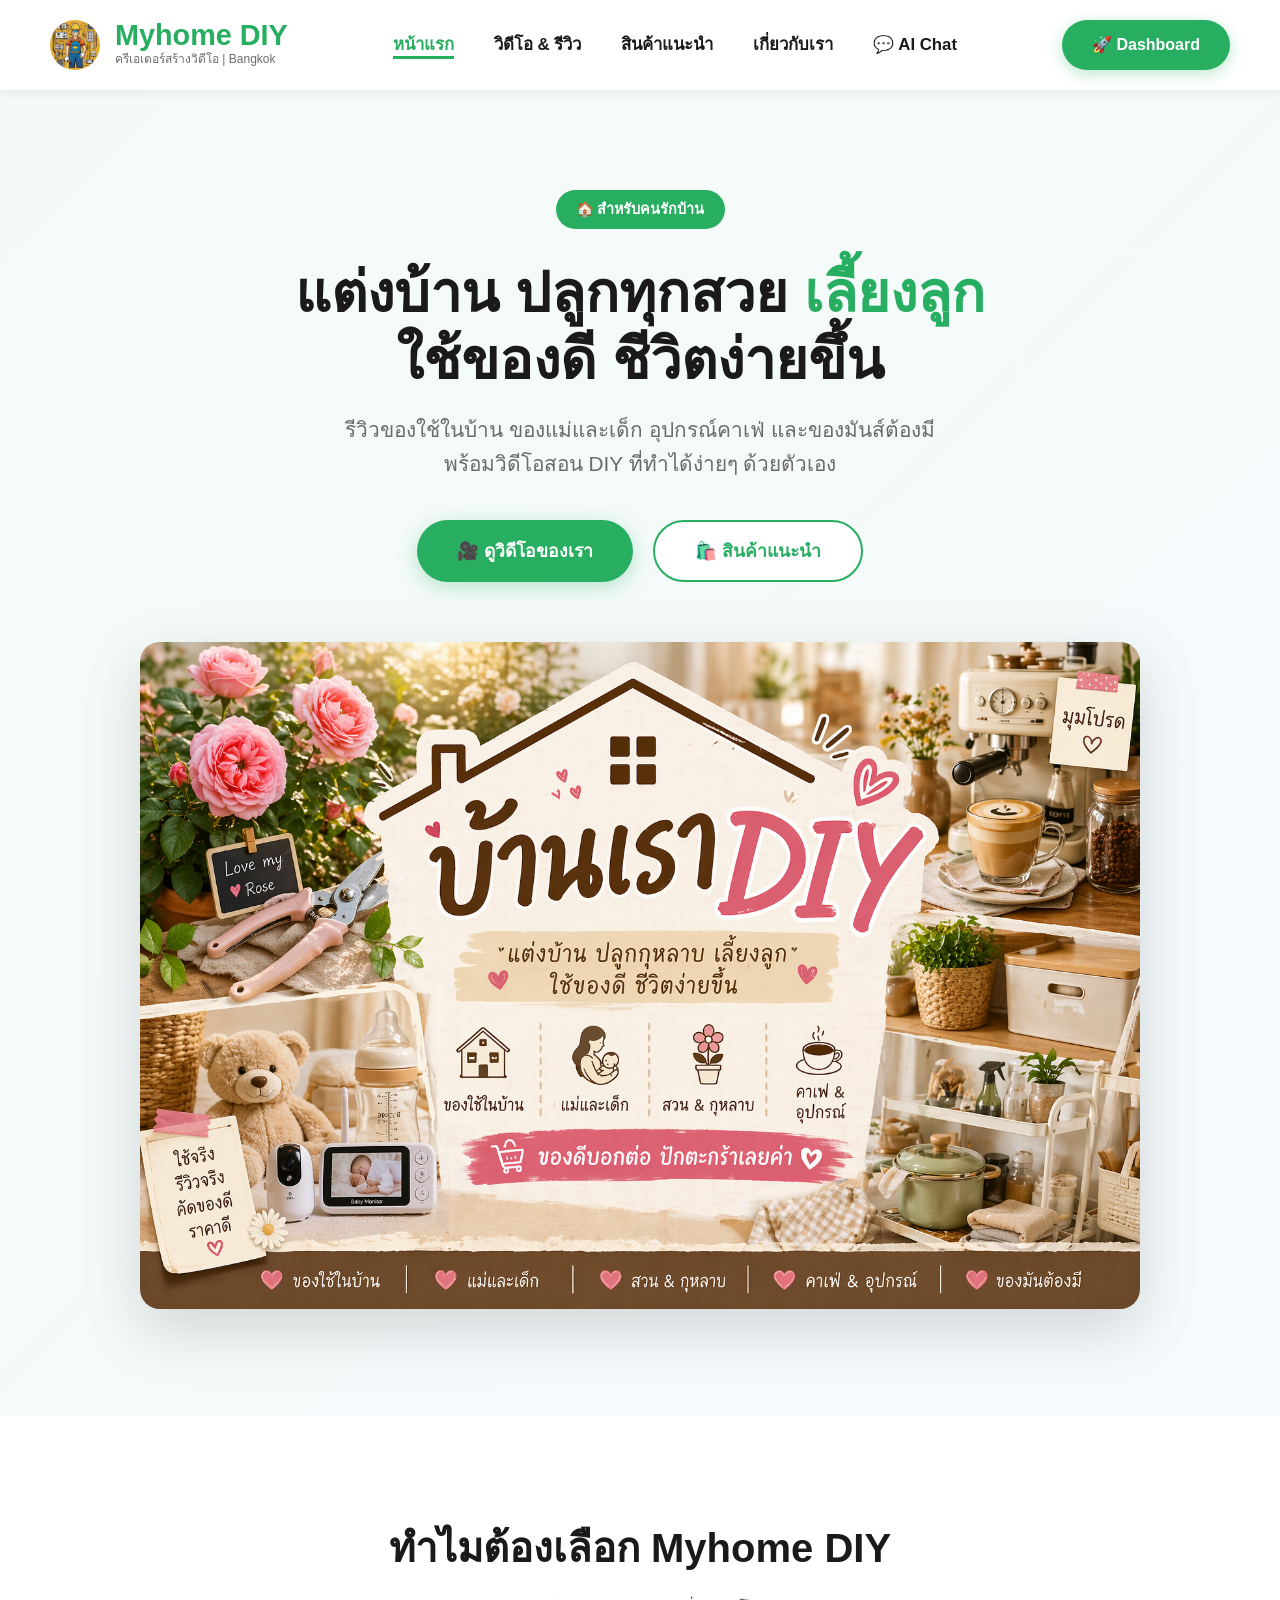
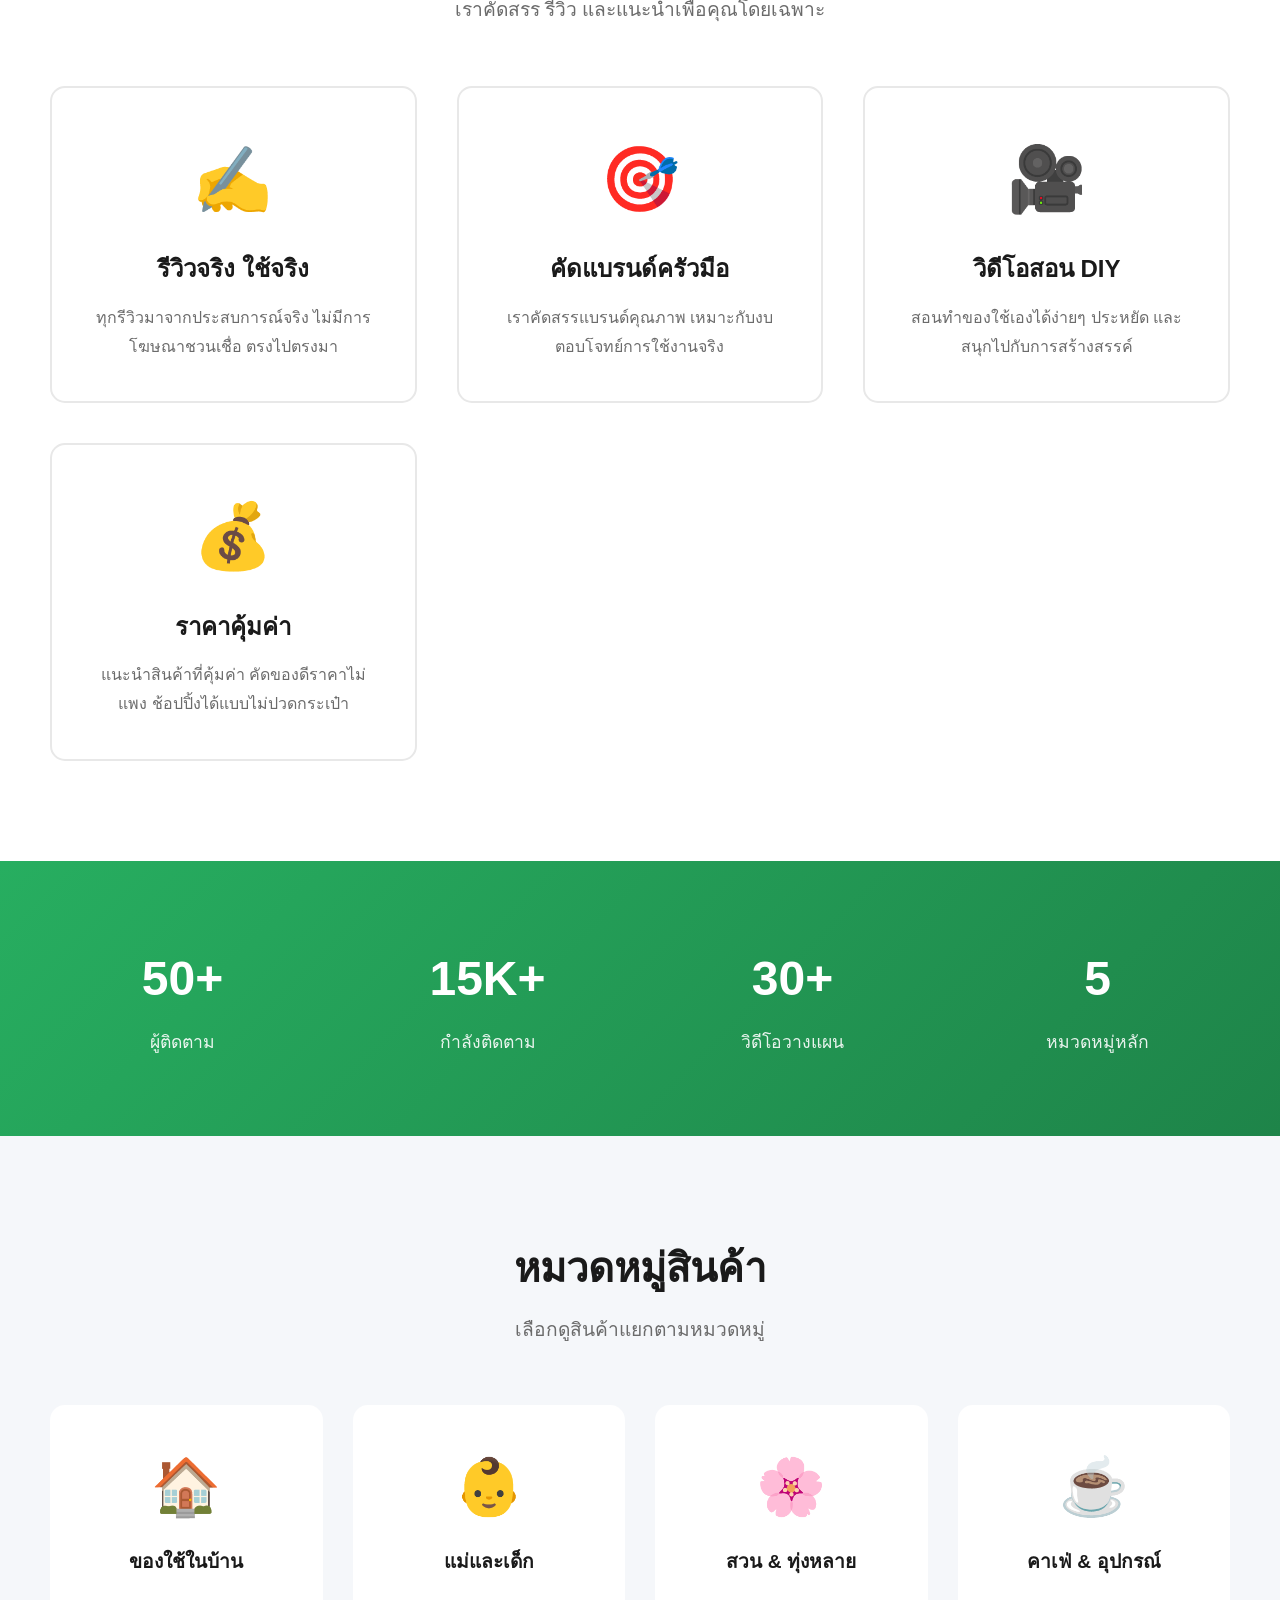
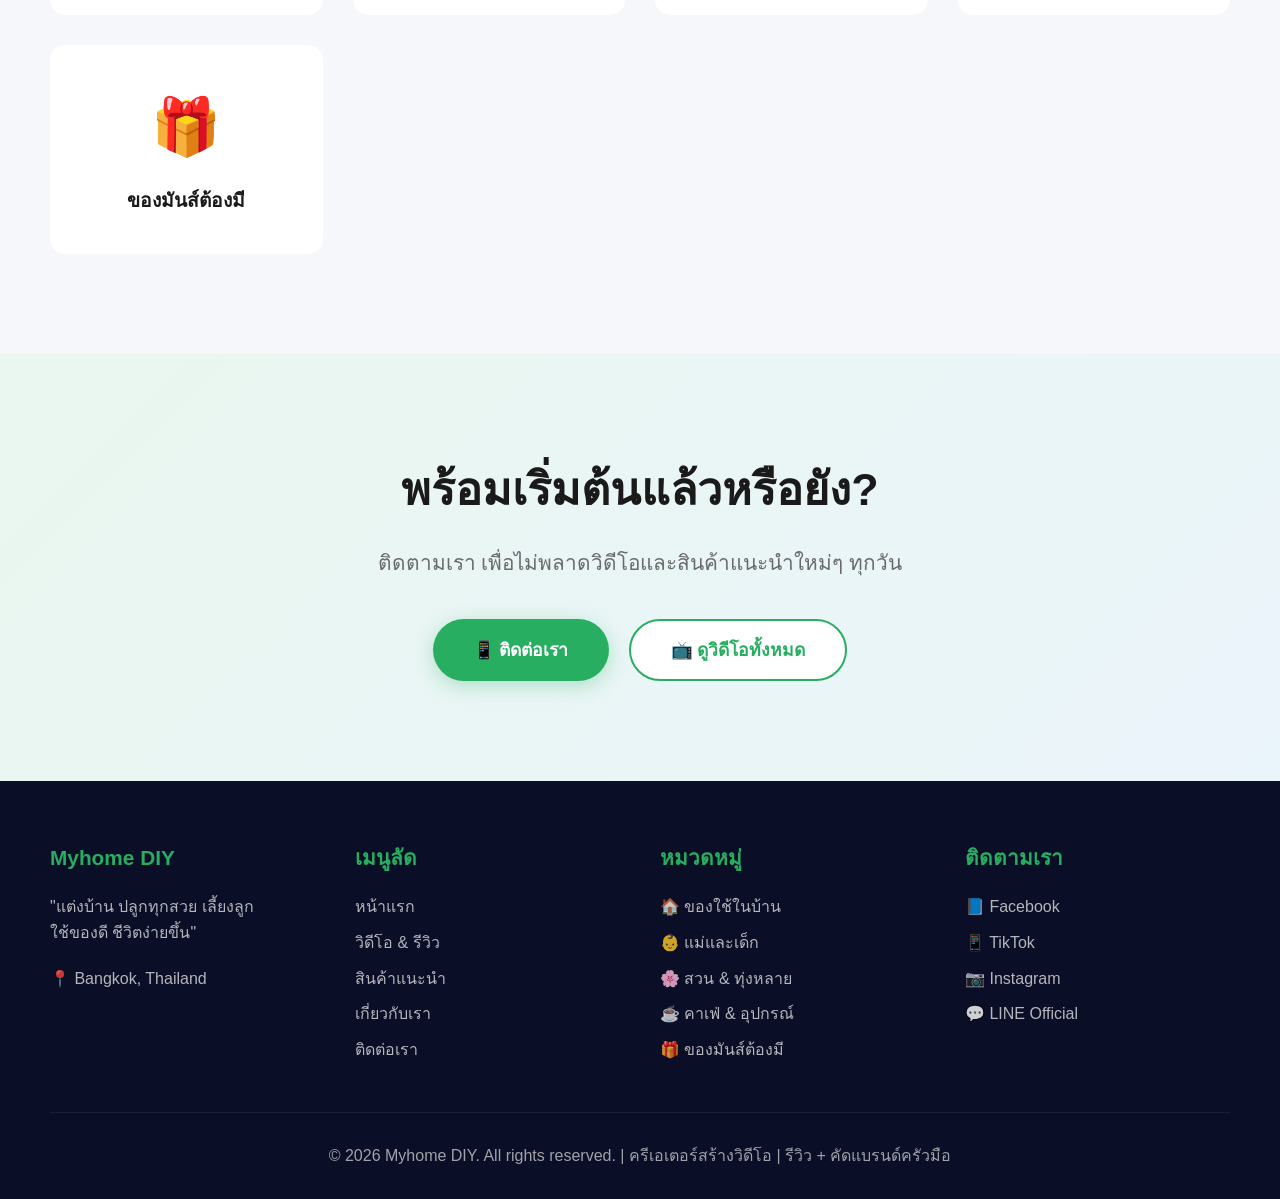
==== index.html @ 895c19f6 "Initial deployment: Myhome DIY website with security" ====
<!DOCTYPE html>
<html lang="th">
<head>
    <meta charset="UTF-8">
    <meta name="viewport" content="width=device-width, initial-scale=1.0">
    <title>Myhome DIY - แต่งบ้าน ปลูกทุกสวย เลี้ยงลูก ใช้ของดี ชีวิตง่ายขึ้น</title>
    <link rel="stylesheet" href="assets/style.css">
</head>
<body>
    <!-- HEADER -->
    <header>
        <nav>
            <a href="index.html" class="logo">
                <img src="images/logo-original.png" alt="Myhome DIY">
                <div class="logo-text">
                    <h1>Myhome DIY</h1>
                    <p>ครีเอเตอร์สร้างวิดีโอ | Bangkok</p>
                </div>
            </a>

            <ul class="nav-links">
                <li><a href="index.html" class="active">หน้าแรก</a></li>
                <li><a href="services.html">วิดีโอ & รีวิว</a></li>
                <li><a href="products.html">สินค้าแนะนำ</a></li>
                <li><a href="about.html">เกี่ยวกับเรา</a></li>
                <li><a href="chat.html">💬 AI Chat</a></li>
            </ul>

            <a href="dashboard.html" class="cta-button">🚀 Dashboard</a>
        </nav>
    </header>

    <!-- HERO SECTION -->
    <section class="hero">
        <div class="hero-content">
            <span class="hero-badge">🏠 สำหรับคนรักบ้าน</span>
            <h2>แต่งบ้าน ปลูกทุกสวย <span class="highlight">เลี้ยงลูก</span><br>ใช้ของดี ชีวิตง่ายขึ้น</h2>
            <p>รีวิวของใช้ในบ้าน ของแม่และเด็ก อุปกรณ์คาเฟ่ และของมันส์ต้องมี<br>พร้อมวิดีโอสอน DIY ที่ทำได้ง่ายๆ ด้วยตัวเอง</p>
            
            <div class="hero-buttons">
                <a href="services.html" class="btn btn-primary">🎥 ดูวิดีโอของเรา</a>
                <a href="products.html" class="btn btn-secondary">🛍️ สินค้าแนะนำ</a>
            </div>

            <div class="hero-image">
                <img src="images/banner-original.png" alt="Myhome DIY Banner">
            </div>
        </div>
    </section>

    <!-- FEATURES SECTION -->
    <section class="features">
        <div class="section-title">
            <h3>ทำไมต้องเลือก Myhome DIY</h3>
            <p>เราคัดสรร รีวิว และแนะนำเพื่อคุณโดยเฉพาะ</p>
        </div>

        <div class="features-grid">
            <div class="feature-card">
                <div class="feature-icon">✍️</div>
                <h4>รีวิวจริง ใช้จริง</h4>
                <p>ทุกรีวิวมาจากประสบการณ์จริง ไม่มีการโฆษณาชวนเชื่อ ตรงไปตรงมา</p>
            </div>

            <div class="feature-card">
                <div class="feature-icon">🎯</div>
                <h4>คัดแบรนด์ครัวมือ</h4>
                <p>เราคัดสรรแบรนด์คุณภาพ เหมาะกับงบ ตอบโจทย์การใช้งานจริง</p>
            </div>

            <div class="feature-card">
                <div class="feature-icon">🎥</div>
                <h4>วิดีโอสอน DIY</h4>
                <p>สอนทำของใช้เองได้ง่ายๆ ประหยัด และสนุกไปกับการสร้างสรรค์</p>
            </div>

            <div class="feature-card">
                <div class="feature-icon">💰</div>
                <h4>ราคาคุ้มค่า</h4>
                <p>แนะนำสินค้าที่คุ้มค่า คัดของดีราคาไม่แพง ช้อปปิ้งได้แบบไม่ปวดกระเป๋า</p>
            </div>
        </div>
    </section>

    <!-- STATS SECTION -->
    <section class="stats">
        <div class="stats-grid">
            <div class="stat-item">
                <h5>50+</h5>
                <p>ผู้ติดตาม</p>
            </div>
            <div class="stat-item">
                <h5>15K+</h5>
                <p>กำลังติดตาม</p>
            </div>
            <div class="stat-item">
                <h5>30+</h5>
                <p>วิดีโอวางแผน</p>
            </div>
            <div class="stat-item">
                <h5>5</h5>
                <p>หมวดหมู่หลัก</p>
            </div>
        </div>
    </section>

    <!-- CATEGORIES SECTION -->
    <section class="categories">
        <div class="section-title">
            <h3>หมวดหมู่สินค้า</h3>
            <p>เลือกดูสินค้าแยกตามหมวดหมู่</p>
        </div>

        <div class="categories-grid">
            <div class="category-card" onclick="window.location.href='products.html#home'">
                <div class="emoji">🏠</div>
                <h5>ของใช้ในบ้าน</h5>
            </div>

            <div class="category-card" onclick="window.location.href='products.html#baby'">
                <div class="emoji">👶</div>
                <h5>แม่และเด็ก</h5>
            </div>

            <div class="category-card" onclick="window.location.href='products.html#garden'">
                <div class="emoji">🌸</div>
                <h5>สวน & ทุ่งหลาย</h5>
            </div>

            <div class="category-card" onclick="window.location.href='products.html#cafe'">
                <div class="emoji">☕</div>
                <h5>คาเฟ่ & อุปกรณ์</h5>
            </div>

            <div class="category-card" onclick="window.location.href='products.html#must-have'">
                <div class="emoji">🎁</div>
                <h5>ของมันส์ต้องมี</h5>
            </div>
        </div>
    </section>

    <!-- CTA SECTION -->
    <section class="cta-section">
        <div class="cta-content">
            <h3>พร้อมเริ่มต้นแล้วหรือยัง?</h3>
            <p>ติดตามเรา เพื่อไม่พลาดวิดีโอและสินค้าแนะนำใหม่ๆ ทุกวัน</p>
            <div class="hero-buttons">
                <a href="contact.html" class="btn btn-primary">📱 ติดต่อเรา</a>
                <a href="services.html" class="btn btn-secondary">📺 ดูวิดีโอทั้งหมด</a>
            </div>
        </div>
    </section>

    <!-- FOOTER -->
    <footer>
        <div class="footer-content">
            <div class="footer-section">
                <h4>Myhome DIY</h4>
                <p>"แต่งบ้าน ปลูกทุกสวย เลี้ยงลูก<br>ใช้ของดี ชีวิตง่ายขึ้น"</p>
                <p style="margin-top: 20px;">📍 Bangkok, Thailand</p>
            </div>

            <div class="footer-section">
                <h4>เมนูลัด</h4>
                <a href="index.html">หน้าแรก</a>
                <a href="services.html">วิดีโอ & รีวิว</a>
                <a href="products.html">สินค้าแนะนำ</a>
                <a href="about.html">เกี่ยวกับเรา</a>
                <a href="contact.html">ติดต่อเรา</a>
            </div>

            <div class="footer-section">
                <h4>หมวดหมู่</h4>
                <a href="products.html#home">🏠 ของใช้ในบ้าน</a>
                <a href="products.html#baby">👶 แม่และเด็ก</a>
                <a href="products.html#garden">🌸 สวน & ทุ่งหลาย</a>
                <a href="products.html#cafe">☕ คาเฟ่ & อุปกรณ์</a>
                <a href="products.html#must-have">🎁 ของมันส์ต้องมี</a>
            </div>

            <div class="footer-section">
                <h4>ติดตามเรา</h4>
                <a href="#" target="_blank">📘 Facebook</a>
                <a href="#" target="_blank">📱 TikTok</a>
                <a href="#" target="_blank">📷 Instagram</a>
                <a href="#" target="_blank">💬 LINE Official</a>
            </div>
        </div>

        <div class="footer-bottom">
            <p>&copy; 2026 Myhome DIY. All rights reserved. | ครีเอเตอร์สร้างวิดีโอ | รีวิว + คัดแบรนด์ครัวมือ</p>
        </div>
    </footer>
</body>
</html>
---- assets/style.css ----
/* ========================================
   MYHOME DIY WEBSITE - MAIN STYLESHEET
   ======================================== */

* {
    margin: 0;
    padding: 0;
    box-sizing: border-box;
}

:root {
    --primary: #27ae60;
    --primary-dark: #1e8449;
    --secondary: #3498db;
    --dark: #0a0e27;
    --light: #f5f7fa;
    --white: #ffffff;
    --text-dark: #1a1a1a;
    --text-light: #e0e0e0;
    --border: #e8e8e8;
    --gray: #6b6b6b;
}

body {
    font-family: 'Segoe UI', 'Sukhumvit Set', -apple-system, BlinkMacSystemFont, sans-serif;
    background: var(--white);
    color: var(--text-dark);
    line-height: 1.6;
    overflow-x: hidden;
}

/* ========================================
   HEADER & NAVIGATION
   ======================================== */

header {
    background: var(--white);
    box-shadow: 0 2px 10px rgba(0,0,0,0.08);
    position: sticky;
    top: 0;
    z-index: 1000;
}

nav {
    max-width: 1400px;
    margin: 0 auto;
    padding: 20px 50px;
    display: flex;
    justify-content: space-between;
    align-items: center;
}

.logo {
    display: flex;
    align-items: center;
    gap: 15px;
    text-decoration: none;
}

.logo img {
    height: 50px;
    border-radius: 50%;
}

.logo-text {
    display: flex;
    flex-direction: column;
}

.logo-text h1 {
    font-size: 1.8em;
    color: var(--primary);
    font-weight: 900;
    line-height: 1;
}

.logo-text p {
    font-size: 0.75em;
    color: var(--gray);
}

.nav-links {
    display: flex;
    gap: 40px;
    list-style: none;
}

.nav-links a {
    text-decoration: none;
    color: var(--text-dark);
    font-weight: 600;
    font-size: 1.05em;
    transition: color 0.3s;
    position: relative;
}

.nav-links a:hover,
.nav-links a.active {
    color: var(--primary);
}

.nav-links a::after {
    content: '';
    position: absolute;
    bottom: -5px;
    left: 0;
    width: 0;
    height: 3px;
    background: var(--primary);
    transition: width 0.3s;
}

.nav-links a:hover::after,
.nav-links a.active::after {
    width: 100%;
}

.cta-button {
    background: var(--primary);
    color: white;
    padding: 12px 30px;
    border-radius: 50px;
    text-decoration: none;
    font-weight: 700;
    transition: all 0.3s;
    box-shadow: 0 4px 15px rgba(39, 174, 96, 0.3);
}

.cta-button:hover {
    background: var(--primary-dark);
    transform: translateY(-2px);
    box-shadow: 0 6px 20px rgba(39, 174, 96, 0.4);
}

/* ========================================
   HERO SECTION
   ======================================== */

.hero {
    background: linear-gradient(135deg, rgba(39, 174, 96, 0.05) 0%, rgba(52, 152, 219, 0.05) 100%);
    padding: 100px 50px;
    text-align: center;
}

.hero-content {
    max-width: 1200px;
    margin: 0 auto;
}

.hero-badge {
    display: inline-block;
    background: var(--primary);
    color: white;
    padding: 8px 20px;
    border-radius: 50px;
    font-size: 0.9em;
    font-weight: 600;
    margin-bottom: 30px;
}

.hero h2 {
    font-size: 3.5em;
    font-weight: 900;
    color: var(--text-dark);
    margin-bottom: 20px;
    line-height: 1.2;
}

.hero h2 .highlight {
    color: var(--primary);
}

.hero p {
    font-size: 1.3em;
    color: var(--gray);
    margin-bottom: 40px;
    max-width: 800px;
    margin-left: auto;
    margin-right: auto;
}

.hero-buttons {
    display: flex;
    gap: 20px;
    justify-content: center;
    flex-wrap: wrap;
}

.btn {
    padding: 15px 40px;
    border-radius: 50px;
    font-size: 1.1em;
    font-weight: 700;
    text-decoration: none;
    transition: all 0.3s;
    display: inline-flex;
    align-items: center;
    gap: 10px;
    border: none;
    cursor: pointer;
}

.btn-primary {
    background: var(--primary);
    color: white;
    box-shadow: 0 5px 20px rgba(39, 174, 96, 0.3);
}

.btn-primary:hover {
    background: var(--primary-dark);
    transform: translateY(-3px);
    box-shadow: 0 8px 25px rgba(39, 174, 96, 0.4);
}

.btn-secondary {
    background: white;
    color: var(--primary);
    border: 2px solid var(--primary);
}

.btn-secondary:hover {
    background: var(--primary);
    color: white;
    transform: translateY(-3px);
}

.hero-image {
    margin-top: 60px;
}

.hero-image img {
    max-width: 1000px;
    width: 100%;
    border-radius: 20px;
    box-shadow: 0 20px 60px rgba(0,0,0,0.15);
}

/* ========================================
   SECTIONS
   ======================================== */

.section-title {
    text-align: center;
    margin-bottom: 60px;
}

.section-title h3 {
    font-size: 2.5em;
    font-weight: 900;
    color: var(--text-dark);
    margin-bottom: 15px;
}

.section-title p {
    font-size: 1.2em;
    color: var(--gray);
}

/* Features Section */
.features {
    padding: 100px 50px;
    background: var(--white);
}

.features-grid {
    max-width: 1200px;
    margin: 0 auto;
    display: grid;
    grid-template-columns: repeat(auto-fit, minmax(280px, 1fr));
    gap: 40px;
}

.feature-card {
    background: white;
    padding: 40px;
    border-radius: 15px;
    text-align: center;
    transition: all 0.3s;
    border: 2px solid var(--border);
}

.feature-card:hover {
    transform: translateY(-10px);
    box-shadow: 0 15px 40px rgba(0,0,0,0.1);
    border-color: var(--primary);
}

.feature-icon {
    font-size: 4em;
    margin-bottom: 20px;
}

.feature-card h4 {
    font-size: 1.5em;
    color: var(--text-dark);
    margin-bottom: 15px;
    font-weight: 700;
}

.feature-card p {
    color: var(--gray);
    line-height: 1.8;
}

/* Stats Section */
.stats {
    background: linear-gradient(135deg, var(--primary) 0%, var(--primary-dark) 100%);
    padding: 80px 50px;
    color: white;
}

.stats-grid {
    max-width: 1200px;
    margin: 0 auto;
    display: grid;
    grid-template-columns: repeat(auto-fit, minmax(200px, 1fr));
    gap: 40px;
    text-align: center;
}

.stat-item h5 {
    font-size: 3em;
    font-weight: 900;
    margin-bottom: 10px;
}

.stat-item p {
    font-size: 1.1em;
    opacity: 0.9;
}

/* Categories Section */
.categories {
    padding: 100px 50px;
    background: var(--light);
}

.categories-grid {
    max-width: 1200px;
    margin: 0 auto;
    display: grid;
    grid-template-columns: repeat(auto-fit, minmax(220px, 1fr));
    gap: 30px;
}

.category-card {
    background: white;
    padding: 35px;
    border-radius: 15px;
    text-align: center;
    transition: all 0.3s;
    cursor: pointer;
    border: 2px solid transparent;
}

.category-card:hover {
    transform: scale(1.05);
    border-color: var(--primary);
    box-shadow: 0 10px 30px rgba(0,0,0,0.1);
}

.category-card .emoji {
    font-size: 3.5em;
    margin-bottom: 15px;
}

.category-card h5 {
    font-size: 1.2em;
    color: var(--text-dark);
    font-weight: 700;
}

/* CTA Section */
.cta-section {
    background: linear-gradient(135deg, rgba(39, 174, 96, 0.1) 0%, rgba(52, 152, 219, 0.1) 100%);
    padding: 100px 50px;
    text-align: center;
}

.cta-content {
    max-width: 800px;
    margin: 0 auto;
}

.cta-content h3 {
    font-size: 2.8em;
    font-weight: 900;
    margin-bottom: 20px;
}

.cta-content p {
    font-size: 1.3em;
    color: var(--gray);
    margin-bottom: 40px;
}

/* ========================================
   FOOTER
   ======================================== */

footer {
    background: var(--dark);
    color: var(--text-light);
    padding: 60px 50px 30px;
}

.footer-content {
    max-width: 1200px;
    margin: 0 auto;
    display: grid;
    grid-template-columns: repeat(auto-fit, minmax(250px, 1fr));
    gap: 40px;
    margin-bottom: 40px;
}

.footer-section h4 {
    color: var(--primary);
    font-size: 1.3em;
    margin-bottom: 20px;
}

.footer-section p,
.footer-section a {
    color: var(--text-light);
    text-decoration: none;
    display: block;
    margin-bottom: 10px;
    opacity: 0.8;
    transition: opacity 0.3s;
}

.footer-section a:hover {
    opacity: 1;
    color: var(--primary);
}

.footer-bottom {
    text-align: center;
    padding-top: 30px;
    border-top: 1px solid rgba(255,255,255,0.1);
    opacity: 0.7;
}

/* ========================================
   RESPONSIVE DESIGN
   ======================================== */

@media (max-width: 768px) {
    nav {
        flex-direction: column;
        gap: 20px;
        padding: 20px;
    }

    .nav-links {
        flex-direction: column;
        gap: 15px;
        text-align: center;
    }

    .hero h2 {
        font-size: 2.2em;
    }

    .hero p {
        font-size: 1.1em;
    }

    .features-grid,
    .categories-grid {
        grid-template-columns: 1fr;
    }

    .section-title h3 {
        font-size: 2em;
    }
}
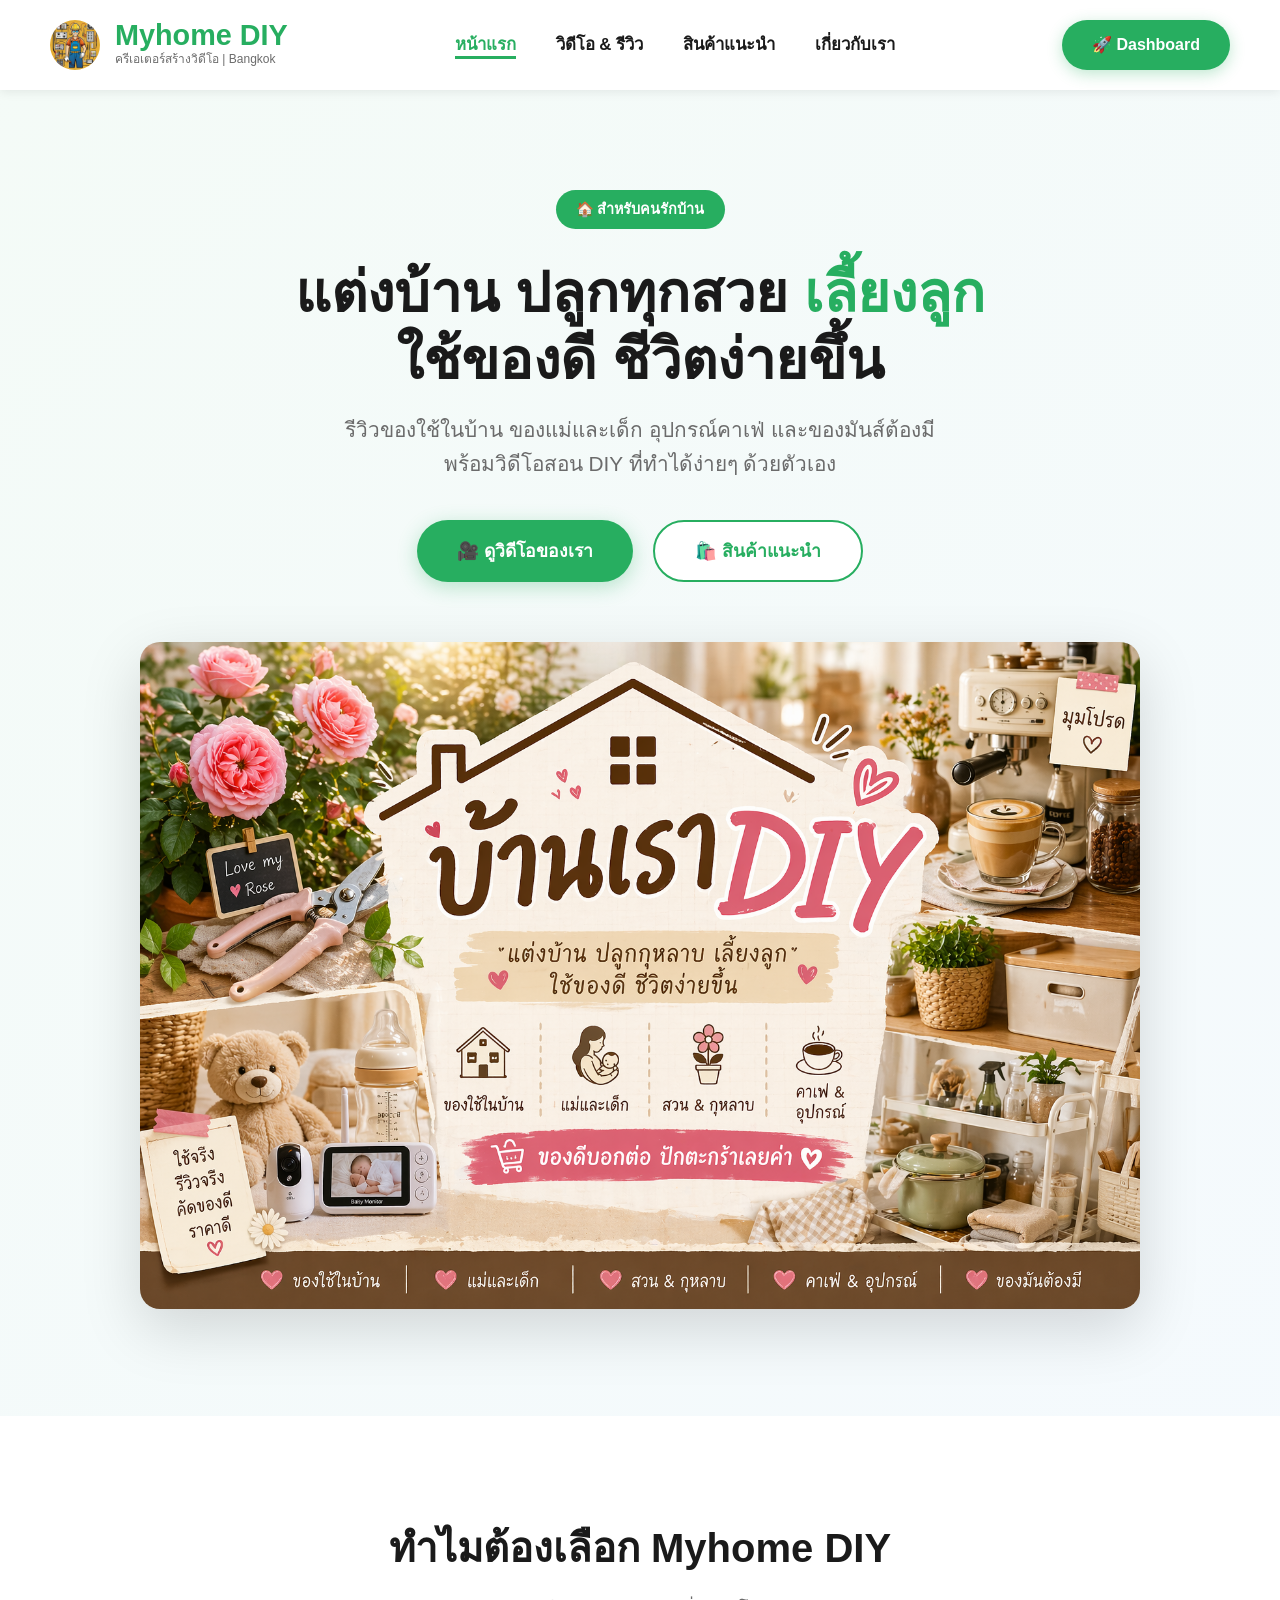
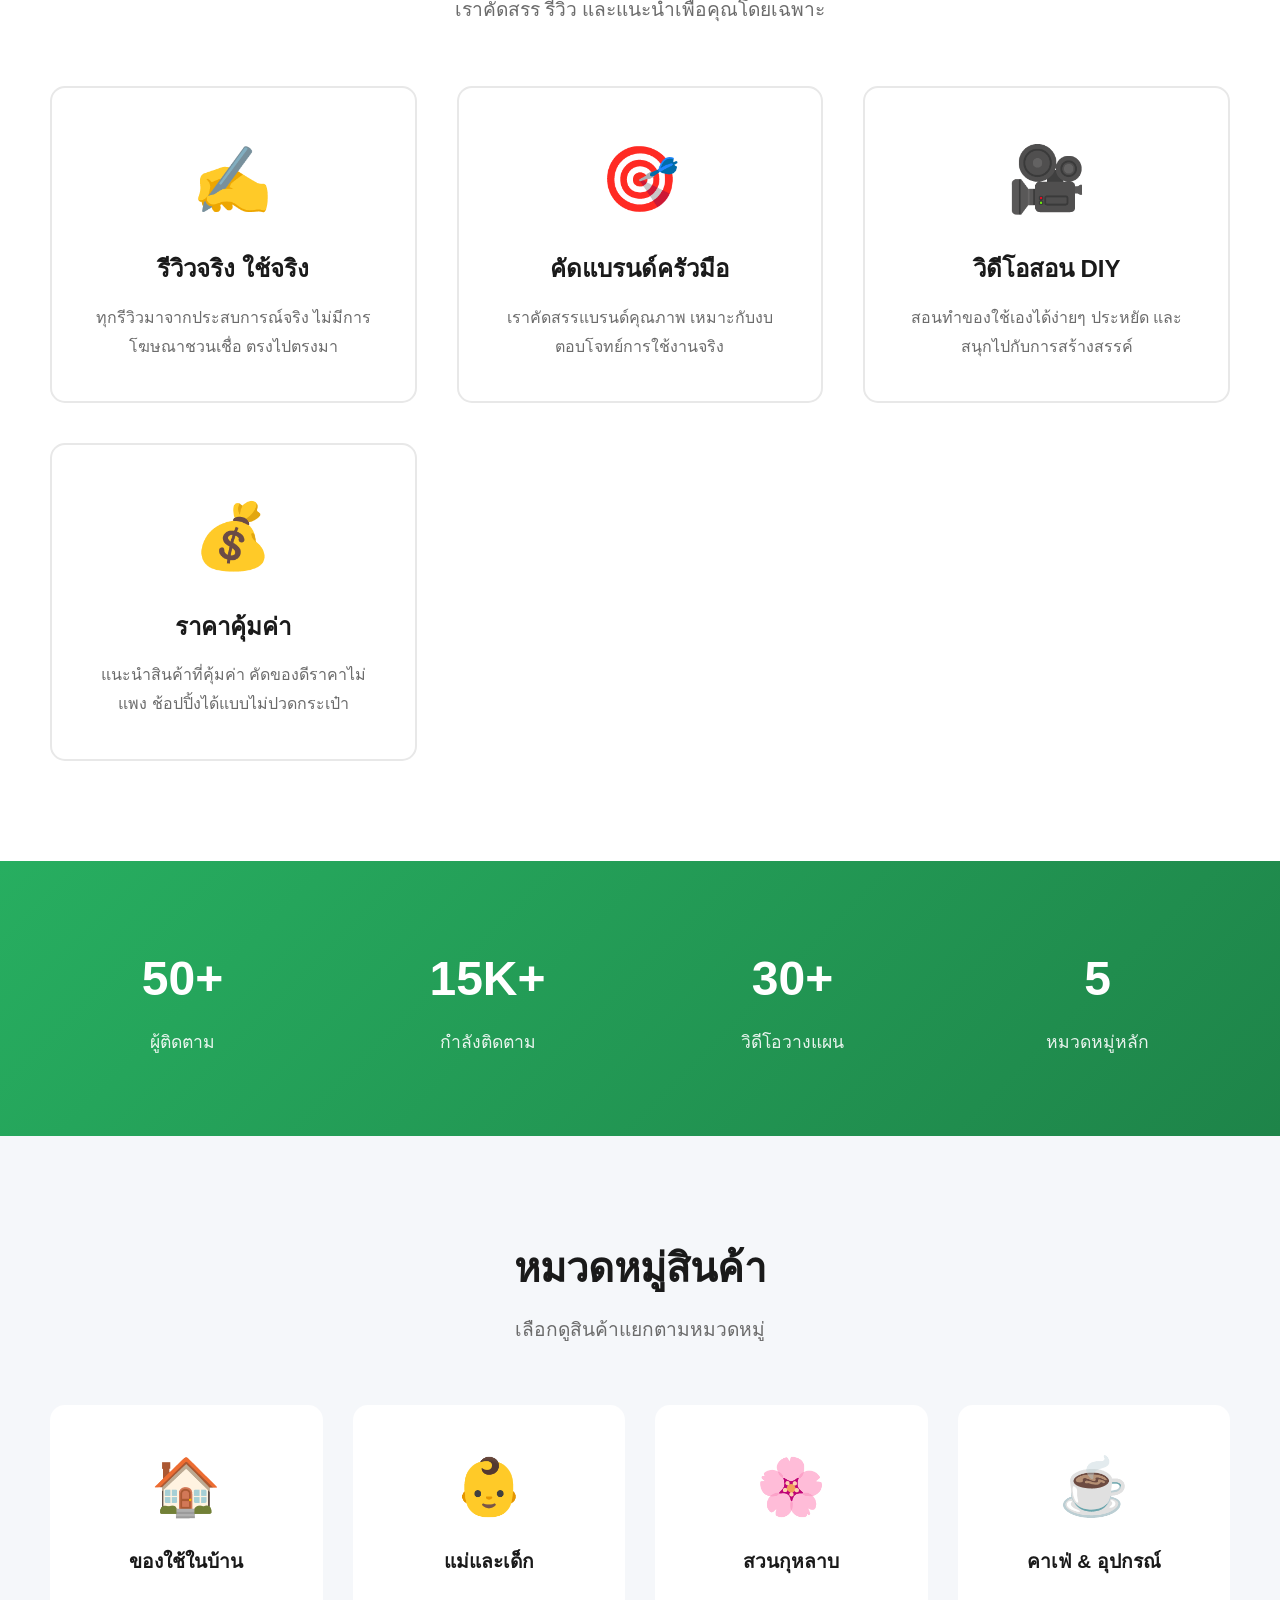
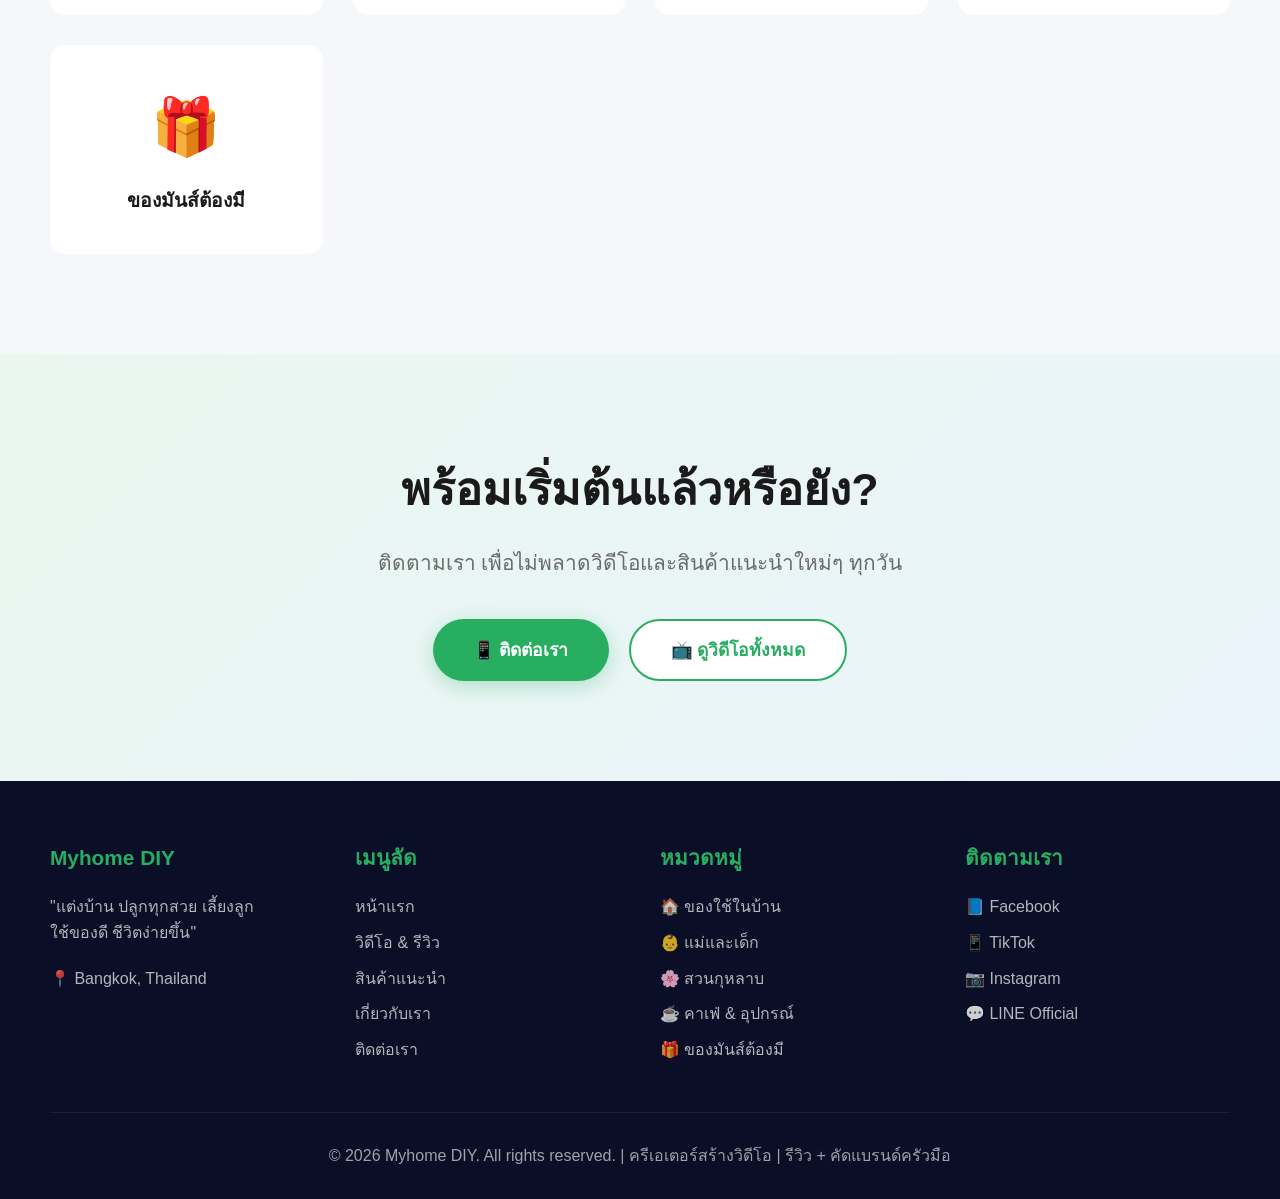
==== commit 007c007e: "Remove AI Chat menu, create about.html, fix garden category text" ====
--- a/index.html
+++ b/index.html
@@ -23,7 +23,6 @@
                 <li><a href="services.html">วิดีโอ & รีวิว</a></li>
                 <li><a href="products.html">สินค้าแนะนำ</a></li>
                 <li><a href="about.html">เกี่ยวกับเรา</a></li>
-                <li><a href="chat.html">💬 AI Chat</a></li>
             </ul>
 
             <a href="dashboard.html" class="cta-button">🚀 Dashboard</a>
@@ -124,7 +123,7 @@
 
             <div class="category-card" onclick="window.location.href='products.html#garden'">
                 <div class="emoji">🌸</div>
-                <h5>สวน & ทุ่งหลาย</h5>
+                <h5>สวนกุหลาบ</h5>
             </div>
 
             <div class="category-card" onclick="window.location.href='products.html#cafe'">
@@ -173,7 +172,7 @@
                 <h4>หมวดหมู่</h4>
                 <a href="products.html#home">🏠 ของใช้ในบ้าน</a>
                 <a href="products.html#baby">👶 แม่และเด็ก</a>
-                <a href="products.html#garden">🌸 สวน & ทุ่งหลาย</a>
+                <a href="products.html#garden">🌸 สวนกุหลาบ</a>
                 <a href="products.html#cafe">☕ คาเฟ่ & อุปกรณ์</a>
                 <a href="products.html#must-have">🎁 ของมันส์ต้องมี</a>
             </div>
